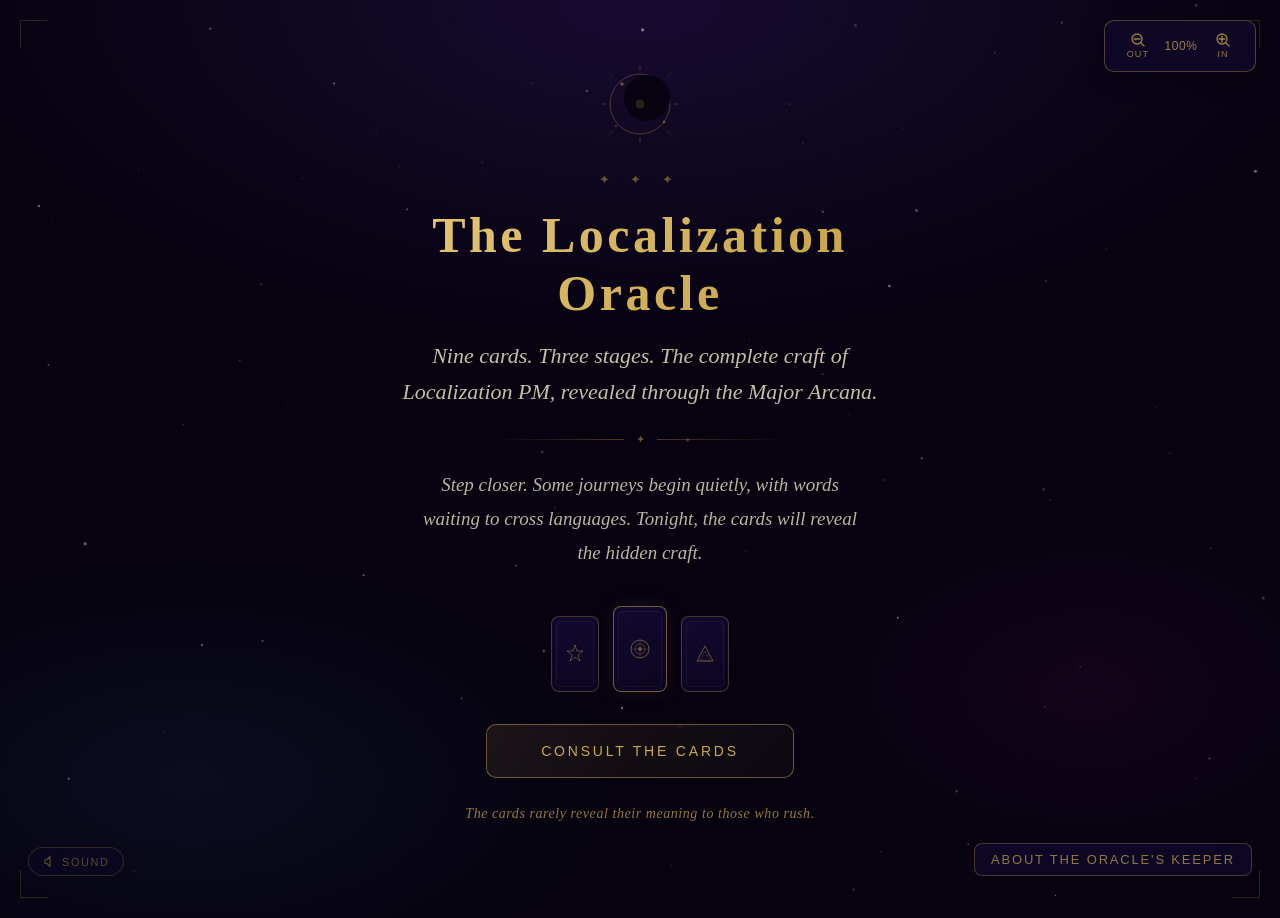
==== index.html @ f8fb561f "SEO optimization, hero section update, sitemap + robots.txt - Fix about.html hero: title → "Localiza" ====
<!DOCTYPE html>
<html lang="en">
<head>
<meta http-equiv="Content-Security-Policy" content="default-src 'self'; script-src 'self' 'unsafe-inline'; style-src 'self' 'unsafe-inline' https://fonts.googleapis.com; font-src https://fonts.gstatic.com; img-src 'self' data:; media-src 'self' https://cdn.pixabay.com; connect-src 'none';">
<meta charset="UTF-8">
<meta name="viewport" content="width=device-width, initial-scale=1.0">
<title>The Localization Oracle — Nine Cards Revealing the Craft of Localization PM</title>
<!-- Primary SEO -->
<meta name="description" content="An interactive tarot-inspired experience mapping nine Localization Project Management disciplines onto the Major Arcana. Built by Duygu Taş, Localization PM and linguist. Flip the cards. Complete the reading.">
<meta name="keywords" content="localization project management, localization PM portfolio, translation management, LQA, MTPE, TM leverage, vendor management, localization career, tarot localization, Duygu Taş">
<meta name="author" content="Duygu Taş">
<meta name="robots" content="index, follow">
<link rel="canonical" href="https://theoracleoflocalization.online/">
<!-- Open Graph -->
<meta property="og:type" content="website">
<meta property="og:url" content="https://theoracleoflocalization.online/">
<meta property="og:title" content="The Localization Oracle — Nine Cards. Three Stages. The Complete Craft.">
<meta property="og:description" content="Nine cards mapping the hidden craft of Localization PM onto the Major Arcana. An interactive portfolio by Duygu Taş — Localization PM, linguist, and builder of systems.">
<meta property="og:image" content="https://theoracleoflocalization.online/images/og-preview.jpg">
<meta property="og:image:width" content="1200">
<meta property="og:image:height" content="630">
<meta property="og:image:alt" content="The Localization Oracle — tarot-inspired localization PM portfolio">
<meta property="og:site_name" content="The Localization Oracle">
<meta property="og:locale" content="en_US">
<!-- Twitter Card -->
<meta name="twitter:card" content="summary_large_image">
<meta name="twitter:title" content="The Localization Oracle">
<meta name="twitter:description" content="Nine cards. Three stages. The complete craft of Localization PM — revealed through the Major Arcana.">
<meta name="twitter:image" content="https://theoracleoflocalization.online/images/og-preview.jpg">
<meta name="twitter:image:alt" content="The Localization Oracle portfolio">
<!-- LinkedIn specific -->
<meta property="og:image:secure_url" content="https://theoracleoflocalization.online/images/og-preview.jpg">
<!-- Structured Data — Person + WebSite -->
<script type="application/ld+json">
{
  "@context": "https://schema.org",
  "@graph": [
    {
      "@type": "WebSite",
      "@id": "https://theoracleoflocalization.online/#website",
      "url": "https://theoracleoflocalization.online/",
      "name": "The Localization Oracle",
      "description": "An interactive tarot-inspired portfolio mapping nine Localization PM disciplines onto the Major Arcana",
      "author": {
        "@type": "Person",
        "name": "Duygu Taş",
        "url": "https://theoracleoflocalization.online/about.html",
        "jobTitle": "Localization Project Manager",
        "knowsLanguage": ["Turkish", "English", "Chinese", "Korean", "Russian"],
        "sameAs": [
          "https://www.linkedin.com/in/duygu-ta%C5%9F-%E6%9D%9C%E4%BE%9D%E4%BE%9D/",
          "https://github.com/duyiyi05"
        ]
      }
    },
    {
      "@type": "WebPage",
      "@id": "https://theoracleoflocalization.online/#webpage",
      "url": "https://theoracleoflocalization.online/",
      "name": "The Localization Oracle",
      "isPartOf": { "@id": "https://theoracleoflocalization.online/#website" },
      "description": "Interactive tarot spread revealing nine localization PM disciplines"
    }
  ]
}
</script>
<link rel="preconnect" href="https://fonts.googleapis.com">
<link rel="preconnect" href="https://fonts.gstatic.com" crossorigin>
<link href="https://fonts.googleapis.com/css2?family=Cinzel+Decorative:wght@400;700&family=IM+Fell+English:ital@0;1&family=Raleway:wght@300;400;500;600&display=swap" rel="stylesheet">
<style>
:root {
  --deep:       #06020f;
  --surface:    #100828;
  --gold:       #c9a84c;
  --gold-lt:    #e8c97a;
  --gold-dim:   #7a6030;
  --gold-faint: rgba(201,168,76,0.12);
  --parch:      #f0e6cc;
  --parch-dim:  rgba(240,230,204,0.72);
  --mist:       #9b8fd4;
  --div:        rgba(201,168,76,0.18);
}

*, *::before, *::after { box-sizing: border-box; margin: 0; padding: 0; }

body {
  background: var(--deep);
  min-height: 100vh;
  font-family: 'Raleway', sans-serif;
  overflow-x: hidden;
}

/* ── Page wrapper ── */
.oracle-page {
  min-height: 100vh;
  display: flex;
  flex-direction: column;
  align-items: center;
  justify-content: center;
  padding: 4rem 2rem 4rem;
  text-align: center;
  position: relative;
  overflow: hidden;
}

/* Deep space radial glow */
.oracle-page::before {
  content: '';
  position: absolute;
  inset: 0;
  background:
    radial-gradient(ellipse 80% 55% at 50% 0%,  rgba(60,30,120,0.32) 0%, transparent 70%),
    radial-gradient(ellipse 55% 40% at 15% 85%, rgba(30,55,100,0.2)  0%, transparent 60%),
    radial-gradient(ellipse 40% 35% at 85% 75%, rgba(80,15,80,0.18)  0%, transparent 55%);
  pointer-events: none;
  z-index: 0;
}

/* Star canvas */
#starCanvas {
  position: fixed;
  inset: 0;
  z-index: 1;
  pointer-events: none;
}

/* Corner ornaments */
.corner {
  position: absolute;
  width: 28px;
  height: 28px;
  border-color: rgba(201,168,76,0.18);
  border-style: solid;
  border-width: 0;
  z-index: 2;
}
.corner.tl { top: 20px; left: 20px;  border-top-width: 1px;    border-left-width: 1px; }
.corner.tr { top: 20px; right: 20px; border-top-width: 1px;    border-right-width: 1px; }
.corner.bl { bottom: 20px; left: 20px;  border-bottom-width: 1px; border-left-width: 1px; }
.corner.br { bottom: 20px; right: 20px; border-bottom-width: 1px; border-right-width: 1px; }

/* Inner content column */
.inner {
  position: relative;
  z-index: 2;
  max-width: 580px;
  width: 100%;
  display: flex;
  flex-direction: column;
  align-items: center;
  gap: 0;
}

/* ── Moon ── */
.moon-svg { animation: moonSpin 60s linear infinite; }
@keyframes moonSpin { from { transform: rotate(0deg); } to { transform: rotate(360deg); } }

/* ── Ornament ── */
.orn {
  color: rgba(201,168,76,0.65);
  font-size: 13px;
  letter-spacing: 0.65em;
  opacity: 0.75;
}

/* ── Title shimmer ── */
.oracle-title {
  font-family: 'Cinzel Decorative', serif;
  font-size: clamp(30px, 6.5vw, 50px);
  letter-spacing: 0.07em;
  line-height: 1.15;
  background: linear-gradient(
    135deg,
    #e8c97a  0%,
    #c9a84c  28%,
    #f0e6cc  50%,
    #c9a84c  72%,
    #e8c97a  100%
  );
  background-size: 300% 100%;
  -webkit-background-clip: text;
  -webkit-text-fill-color: transparent;
  background-clip: text;
  animation: shimmerTitle 4s ease-in-out infinite;
}

@keyframes shimmerTitle {
  0%   { background-position: 100% 0; }
  50%  { background-position: 0%   0; }
  100% { background-position: 100% 0; }
}

/* ── Subtitle ── */
.oracle-sub {
  font-family: 'IM Fell English', serif;
  font-style: italic;
  font-size: clamp(17px, 2.5vw, 22px);
  color: rgba(240,230,204,0.82);
  line-height: 1.65;
  font-weight: 400;
}

/* ── Gold divider ── */
.gold-divider {
  width: 300px;
  max-width: 90%;
  height: 1px;
  background: linear-gradient(90deg, transparent, rgba(201,168,76,0.38), transparent);
  position: relative;
  display: flex;
  align-items: center;
  justify-content: center;
}
.gold-divider::after {
  content: '✦';
  position: absolute;
  font-size: 11px;
  color: rgba(201,168,76,0.5);
  background: var(--deep);
  padding: 0 12px;
}

/* ── Atmospheric paragraph ── */
.oracle-para {
  font-family: 'IM Fell English', serif;
  font-style: italic;
  font-size: clamp(16px, 2vw, 19px);
  color: rgba(240,230,204,0.78);
  line-height: 1.8;
  max-width: 440px;
  font-weight: 400;
}

/* ── Mini cards ── */
.mini-cards {
  display: flex;
  gap: 14px;
  justify-content: center;
  align-items: flex-end;
  height: 90px;
}

.mc {
  border-radius: 8px;
  border: 1px solid rgba(201,168,76,0.3);
  background: linear-gradient(160deg, #110830, #0c0520);
  display: flex;
  align-items: center;
  justify-content: center;
  position: relative;
  overflow: hidden;
  flex-shrink: 0;
}

.mc::before {
  content: '';
  position: absolute;
  inset: 4px;
  border: 1px solid rgba(201,168,76,0.08);
  border-radius: 5px;
  background:
    repeating-linear-gradient( 45deg, transparent, transparent 5px, rgba(201,168,76,0.018) 5px, rgba(201,168,76,0.018) 6px),
    repeating-linear-gradient(-45deg, transparent, transparent 5px, rgba(201,168,76,0.018) 5px, rgba(201,168,76,0.018) 6px);
}

.mc svg { position: relative; z-index: 1; }

.mc-l { width: 48px; height: 76px; animation: floatCard 3.5s ease-in-out infinite; }
.mc-c { width: 54px; height: 86px; border-color: rgba(201,168,76,0.52); box-shadow: 0 0 20px rgba(201,168,76,0.1); animation: floatCard 3.5s ease-in-out infinite; animation-delay: 0.5s; }
.mc-r { width: 48px; height: 76px; animation: floatCard 3.5s ease-in-out infinite; animation-delay: 1s; }

@keyframes floatCard {
  0%, 100% { transform: translateY(0); }
  50%       { transform: translateY(-8px); }
}

/* ── CTA button ── */
.cta-btn {
  display: inline-block;
  font-family: 'Raleway', sans-serif;
  font-size: 14px;
  font-weight: 500;
  letter-spacing: 0.2em;
  text-transform: uppercase;
  text-decoration: none;
  color: var(--gold);
  border: 1px solid rgba(201,168,76,0.48);
  border-radius: 10px;
  padding: 18px 54px;
  background: linear-gradient(135deg, rgba(201,168,76,0.1), rgba(201,168,76,0.04));
  position: relative;
  overflow: hidden;
  transition: background 0.3s, border-color 0.3s;
  animation: btnGlow 3s ease-in-out infinite;
}

@keyframes btnGlow {
  0%, 100% { box-shadow: 0 0 0 0 transparent; }
  50%       { box-shadow: 0 0 28px rgba(201,168,76,0.22), 0 0 0 1px rgba(201,168,76,0.1); }
}

.cta-btn::after {
  content: '';
  position: absolute;
  top: 0; left: -100%;
  width: 55%; height: 100%;
  background: linear-gradient(90deg, transparent, rgba(201,168,76,0.14), transparent);
  animation: btnSweep 4s ease-in-out infinite;
  animation-delay: 1s;
}

@keyframes btnSweep {
  0%, 100% { left: -100%; }
  50%       { left: 150%; }
}

.cta-btn:hover {
  background: rgba(201,168,76,0.15);
  border-color: rgba(201,168,76,0.75);
}

/* ── Whisper ── */
.whisper {
  font-family: 'IM Fell English', serif;
  font-style: italic;
  font-size: 14px;
  color: rgba(201,168,76,0.72);
  letter-spacing: 0.04em;
  font-weight: 400;
}

/* ── About corner link ── */
.about-corner-link {
  position: fixed;
  bottom: 1.5rem;
  right: 1.75rem;
  font-family: 'Raleway', sans-serif;
  font-size: 13px;
  font-weight: 500;
  letter-spacing: 0.14em;
  text-transform: uppercase;
  color: rgba(201,168,76,0.7);
  text-decoration: none;
  transition: color 0.2s, background 0.2s;
  z-index: 10;
  background: rgba(16,8,40,0.85);
  border: 1px solid rgba(201,168,76,0.3);
  border-radius: 8px;
  padding: 8px 16px;
}
.about-corner-link:hover {
  color: var(--gold);
  border-color: rgba(201,168,76,0.6);
  background: rgba(16,8,40,0.95);
}

/* ── Responsive ── */
@media (max-width: 500px) {
  .oracle-title  { letter-spacing: 0.04em; }
  .mini-cards    { gap: 10px; }
  .mc-l, .mc-r   { width: 40px; height: 64px; }
  .mc-c          { width: 46px; height: 74px; }
  .gold-divider  { width: 220px; }
  .oracle-sub    { font-size: 15px; }
  .oracle-para   { font-size: 15px; }
}

/* ── Zoom controls bar ── */
.controls-bar {
  position: fixed;
  top: 1.25rem;
  right: 1.5rem;
  z-index: 50;
  display: flex;
  align-items: center;
  gap: 4px;
  background: rgba(16,8,40,0.92);
  border: 1px solid rgba(201,168,76,0.35);
  border-radius: 10px;
  padding: 8px 14px;
  backdrop-filter: blur(8px);
  box-shadow: 0 4px 20px rgba(0,0,0,0.5);
}
.ctrl-btn {
  display: flex;
  flex-direction: column;
  align-items: center;
  gap: 3px;
  background: transparent;
  border: none;
  color: rgba(201,168,76,0.75);
  cursor: pointer;
  padding: 4px 8px;
  border-radius: 6px;
  transition: color 0.2s, background 0.2s;
  min-width: 36px;
}
.ctrl-btn:hover { color: #c9a84c; background: rgba(201,168,76,0.1); }
.ctrl-label {
  font-family: 'Raleway', sans-serif;
  font-size: 9px;
  letter-spacing: 0.12em;
  text-transform: uppercase;
  line-height: 1;
  color: rgba(201,168,76,0.72);
  font-weight: 500;
}
.ctrl-zoom-level {
  font-family: 'Raleway', sans-serif;
  font-size: 12px;
  color: rgba(201,168,76,0.75);
  min-width: 40px;
  text-align: center;
  letter-spacing: 0.05em;
  font-weight: 500;
}
@media (max-width: 500px) {
  .ctrl-label { display: none; }
  .controls-bar { padding: 6px 10px; gap: 2px; }
  .ctrl-btn { min-width: 28px; padding: 4px 5px; }
}

/* ── Sound pill ── */
.sound-pill {
  position: fixed;
  bottom: 1.5rem;
  left: 1.75rem;
  z-index: 200;
  display: flex;
  align-items: center;
  gap: 6px;
  background: rgba(16,8,40,0.92);
  border: 1px solid rgba(201,168,76,0.35);
  border-radius: 20px;
  padding: 7px 14px;
  color: rgba(201,168,76,0.75);
  font-family: 'Raleway', sans-serif;
  font-size: 11px;
  letter-spacing: 0.14em;
  text-transform: uppercase;
  font-weight: 500;
  cursor: pointer;
  backdrop-filter: blur(8px);
  transition: color 0.2s, border-color 0.2s;
}
.sound-pill:hover { color: var(--gold); border-color: rgba(201,168,76,0.6); }
.sound-pill.muted { opacity: 0.55; }
</style>
</head>
<body>

<div class="oracle-page">
  <canvas id="starCanvas"></canvas>

  <div class="corner tl"></div>
  <div class="corner tr"></div>
  <div class="corner bl"></div>
  <div class="corner br"></div>

  <div class="inner">

    <!-- 1. Moon SVG -->
    <div style="margin-bottom:1.5rem;">
      <svg class="moon-svg" width="80" height="80" viewBox="0 0 80 80" fill="none">
        <circle cx="40" cy="40" r="30" stroke="#c9a84c" stroke-width="0.8" opacity="0.38"/>
        <circle cx="47" cy="34" r="23" fill="#06020f"/>
        <circle cx="40" cy="40" r="4.5" fill="rgba(201,168,76,0.18)"/>
        <!-- cardinal rays -->
        <line x1="40" y1="7"  x2="40" y2="2"  stroke="#c9a84c" stroke-width="0.7" opacity="0.35"/>
        <line x1="40" y1="73" x2="40" y2="78" stroke="#c9a84c" stroke-width="0.7" opacity="0.35"/>
        <line x1="7"  y1="40" x2="2"  y2="40" stroke="#c9a84c" stroke-width="0.7" opacity="0.35"/>
        <line x1="73" y1="40" x2="78" y2="40" stroke="#c9a84c" stroke-width="0.7" opacity="0.35"/>
        <!-- diagonal rays -->
        <line x1="13" y1="13" x2="9"  y2="9"  stroke="#c9a84c" stroke-width="0.7" opacity="0.22"/>
        <line x1="67" y1="13" x2="71" y2="9"  stroke="#c9a84c" stroke-width="0.7" opacity="0.22"/>
        <line x1="13" y1="67" x2="9"  y2="71" stroke="#c9a84c" stroke-width="0.7" opacity="0.22"/>
        <line x1="67" y1="67" x2="71" y2="71" stroke="#c9a84c" stroke-width="0.7" opacity="0.22"/>
        <!-- tiny stars -->
        <circle cx="22" cy="20" r="1.8" fill="#c9a84c" opacity="0.45"/>
        <circle cx="64" cy="58" r="1.4" fill="#c9a84c" opacity="0.38"/>
        <circle cx="16" cy="62" r="1.1" fill="#c9a84c" opacity="0.32"/>
      </svg>
    </div>

    <!-- 2. Ornament -->
    <div class="orn" style="margin-bottom:1.25rem;">✦ ✦ ✦</div>

    <!-- 3. Title -->
    <h1 class="oracle-title" style="margin-bottom:1rem;">The Localization Oracle</h1>

    <!-- 4. Subtitle -->
    <p class="oracle-sub" style="margin-bottom:1.75rem;">
      Nine cards. Three stages. The complete craft of<br>Localization PM, revealed through the Major Arcana.
    </p>

    <!-- 5. Gold divider -->
    <div class="gold-divider" style="margin-bottom:1.75rem;"></div>

    <!-- 6. Atmospheric paragraph -->
    <p class="oracle-para" style="margin-bottom:2rem;">
      Step closer. Some journeys begin quietly, with words waiting to cross languages. Tonight, the cards will reveal the hidden craft.
    </p>

    <!-- 7. Three floating mini cards -->
    <div class="mini-cards" style="margin-bottom:2rem;">

      <div class="mc mc-l">
        <svg viewBox="0 0 20 20" fill="none" width="20" height="20">
          <polygon points="10,1 12,7 18,7 13,11 15,17 10,13 5,17 7,11 2,7 8,7"
                   stroke="#c9a84c" stroke-width="0.8" opacity="0.5"/>
        </svg>
      </div>

      <div class="mc mc-c">
        <svg viewBox="0 0 24 24" fill="none" width="24" height="24">
          <circle cx="12" cy="12" r="9"  stroke="#c9a84c" stroke-width="0.9" opacity="0.55"/>
          <circle cx="12" cy="12" r="5"  stroke="#c9a84c" stroke-width="0.8" opacity="0.4"/>
          <line x1="12" y1="3" x2="12" y2="21" stroke="#c9a84c" stroke-width="0.6" opacity="0.3"/>
          <line x1="3" y1="12" x2="21" y2="12" stroke="#c9a84c" stroke-width="0.6" opacity="0.3"/>
          <circle cx="12" cy="12" r="2" fill="#c9a84c" opacity="0.4"/>
        </svg>
      </div>

      <div class="mc mc-r">
        <svg viewBox="0 0 20 20" fill="none" width="20" height="20">
          <path d="M10 2L18 17H2Z" stroke="#c9a84c" stroke-width="0.9" opacity="0.5"/>
          <path d="M10 7L15 17H5Z" stroke="#c9a84c" stroke-width="0.7" opacity="0.28"/>
        </svg>
      </div>

    </div>

    <!-- 8. CTA button -->
    <div style="margin-bottom:1.5rem;">
      <a href="spread.html" class="cta-btn">Consult the Cards</a>
    </div>

    <!-- 9. Whisper text -->
    <p class="whisper" style="margin-bottom:2rem;">The cards rarely reveal their meaning to those who rush.</p>


  </div>

  <!-- 11. About link -->
  <a href="about.html" class="about-corner-link">About the Oracle's Keeper</a>

</div><!-- /.oracle-page -->

<audio id="bgAudio" src="sounds/ambient.mp3" loop preload="auto"></audio>

<!-- Sound pill -->
<button class="sound-pill muted" id="soundPill" aria-label="Toggle ambient sound">
  <svg width="13" height="13" viewBox="0 0 13 13" fill="none" id="soundIcon">
    <path d="M2 4.5h2l3-3v10l-3-3H2V4.5z" stroke="currentColor" stroke-width="1.2" fill="none" stroke-linejoin="round"/>
    <path d="M9 4a3.5 3.5 0 010 5" stroke="currentColor" stroke-width="1.2" stroke-linecap="round" id="soundWave"/>
  </svg>
  <span id="soundLabel">Sound</span>
</button>

<!-- Zoom controls -->
<div class="controls-bar" id="controlsBar">
  <button class="ctrl-btn" onclick="adjustZoom(-0.1)" title="Zoom out">
    <svg width="14" height="14" viewBox="0 0 14 14" fill="none">
      <circle cx="6" cy="6" r="5" stroke="currentColor" stroke-width="1.3"/>
      <line x1="3" y1="6" x2="9" y2="6" stroke="currentColor" stroke-width="1.3" stroke-linecap="round"/>
      <line x1="10" y1="10" x2="13" y2="13" stroke="currentColor" stroke-width="1.3" stroke-linecap="round"/>
    </svg>
    <span class="ctrl-label">Out</span>
  </button>
  <span class="ctrl-zoom-level" id="zoomLevel">100%</span>
  <button class="ctrl-btn" onclick="adjustZoom(0.1)" title="Zoom in">
    <svg width="14" height="14" viewBox="0 0 14 14" fill="none">
      <circle cx="6" cy="6" r="5" stroke="currentColor" stroke-width="1.3"/>
      <line x1="6" y1="3" x2="6" y2="9" stroke="currentColor" stroke-width="1.3" stroke-linecap="round"/>
      <line x1="3" y1="6" x2="9" y2="6" stroke="currentColor" stroke-width="1.3" stroke-linecap="round"/>
      <line x1="10" y1="10" x2="13" y2="13" stroke="currentColor" stroke-width="1.3" stroke-linecap="round"/>
    </svg>
    <span class="ctrl-label">In</span>
  </button>
</div>

<!-- Star canvas JS -->
<script>
const cv = document.getElementById('starCanvas');
const cx = cv.getContext('2d');
let W, H, stars = [];

function initStars() {
  W = cv.width  = window.innerWidth;
  H = cv.height = window.innerHeight;
  stars = Array.from({ length: 180 }, () => ({
    x:  Math.random() * W,
    y:  Math.random() * H,
    r:  Math.random() * 1.5 + 0.15,
    o:  Math.random() * 0.55 + 0.07,
    sp: Math.random() * 0.1  + 0.015,
    tw: Math.random() * Math.PI * 2,
    g:  Math.random() < 0.07
  }));
}

function drawStars(t) {
  cx.clearRect(0, 0, W, H);
  stars.forEach(s => {
    const f = 0.4 + 0.6 * Math.sin(t * 0.0009 + s.tw);
    cx.beginPath();
    cx.arc(s.x, s.y, s.r, 0, Math.PI * 2);
    cx.fillStyle = s.g
      ? `rgba(201,168,76,${s.o * f * 0.7})`
      : `rgba(232,218,195,${s.o * f})`;
    cx.fill();
    s.y -= s.sp;
    if (s.y < -2) { s.y = H + 2; s.x = Math.random() * W; }
  });
  requestAnimationFrame(drawStars);
}

window.addEventListener('resize', initStars);
initStars();
requestAnimationFrame(drawStars);
</script>

<!-- Stardust cursor -->
<canvas id="dustCanvas" style="position:fixed;inset:0;z-index:9999;pointer-events:none;"></canvas>
<script>
(function(){
  if (window.matchMedia('(hover:none)').matches) return;
  const cv = document.getElementById('dustCanvas');
  const cx = cv.getContext('2d');
  let W, H, particles = [];
  function resize() { W = cv.width = window.innerWidth; H = cv.height = window.innerHeight; }
  resize();
  window.addEventListener('resize', resize);
  document.addEventListener('mousemove', e => {
    for (let i = 0; i < 3; i++) {
      particles.push({
        x: e.clientX + (Math.random()-0.5)*6,
        y: e.clientY + (Math.random()-0.5)*6,
        vx: (Math.random()-0.5)*1.2,
        vy: -(Math.random()*1.6+0.4),
        life: 1.0,
        decay: Math.random()*0.018+0.012,
        r: Math.random()*2.2+0.4,
        gold: Math.random() < 0.55
      });
    }
  });
  function draw() {
    cx.clearRect(0, 0, W, H);
    for (let i = particles.length-1; i >= 0; i--) {
      const p = particles[i];
      p.x += p.vx; p.y += p.vy; p.vy -= 0.015; p.life -= p.decay;
      if (p.life <= 0) { particles.splice(i, 1); continue; }
      cx.beginPath(); cx.arc(p.x, p.y, p.r*p.life, 0, Math.PI*2);
      cx.fillStyle = p.gold
        ? `rgba(201,168,76,${p.life*0.85})`
        : `rgba(240,228,200,${p.life*0.55})`;
      cx.fill();
    }
    requestAnimationFrame(draw);
  }
  draw();
})();
</script>

<script>
/* ── Sound ── */
(function(){
  const audio = document.getElementById('bgAudio');
  const pill  = document.getElementById('soundPill');
  const wave  = document.getElementById('soundWave');
  let enabled = localStorage.getItem('oracleSoundEnabled') === 'true';

  function apply(save){
    if(save) localStorage.setItem('oracleSoundEnabled', enabled);
    if(enabled){
      audio.volume = 0;
      audio.play().catch(()=>{});
      let v = 0;
      const ramp = setInterval(()=>{ v = Math.min(0.35, v+0.02); audio.volume = v; if(v>=0.35) clearInterval(ramp); }, 80);
      pill.classList.remove('muted');
      wave.style.display = '';
    } else {
      let v = audio.volume;
      const fade = setInterval(()=>{ v = Math.max(0, v-0.04); audio.volume = v; if(v<=0){ audio.pause(); clearInterval(fade); } }, 80);
      pill.classList.add('muted');
      wave.style.display = 'none';
    }
  }

  pill.addEventListener('click', ()=>{ enabled = !enabled; apply(true); });
  document.addEventListener('DOMContentLoaded', ()=>{ apply(false); });
})();

/* ── Zoom Controls ── */
let currentZoom = parseFloat(localStorage.getItem('oracleZoom') || '1.0');

function applyZoom() {
  const inner = document.querySelector('.inner');
  if (inner) {
    inner.style.transform = `scale(${currentZoom})`;
    inner.style.transformOrigin = 'top center';
  }
  document.getElementById('zoomLevel').textContent = Math.round(currentZoom * 100) + '%';
}

function adjustZoom(delta) {
  currentZoom = Math.min(1.3, Math.max(0.7, Math.round((currentZoom + delta) * 10) / 10));
  localStorage.setItem('oracleZoom', currentZoom.toString());
  applyZoom();
}

document.addEventListener('DOMContentLoaded', () => { setTimeout(applyZoom, 100); });
</script>

</body>
</html>
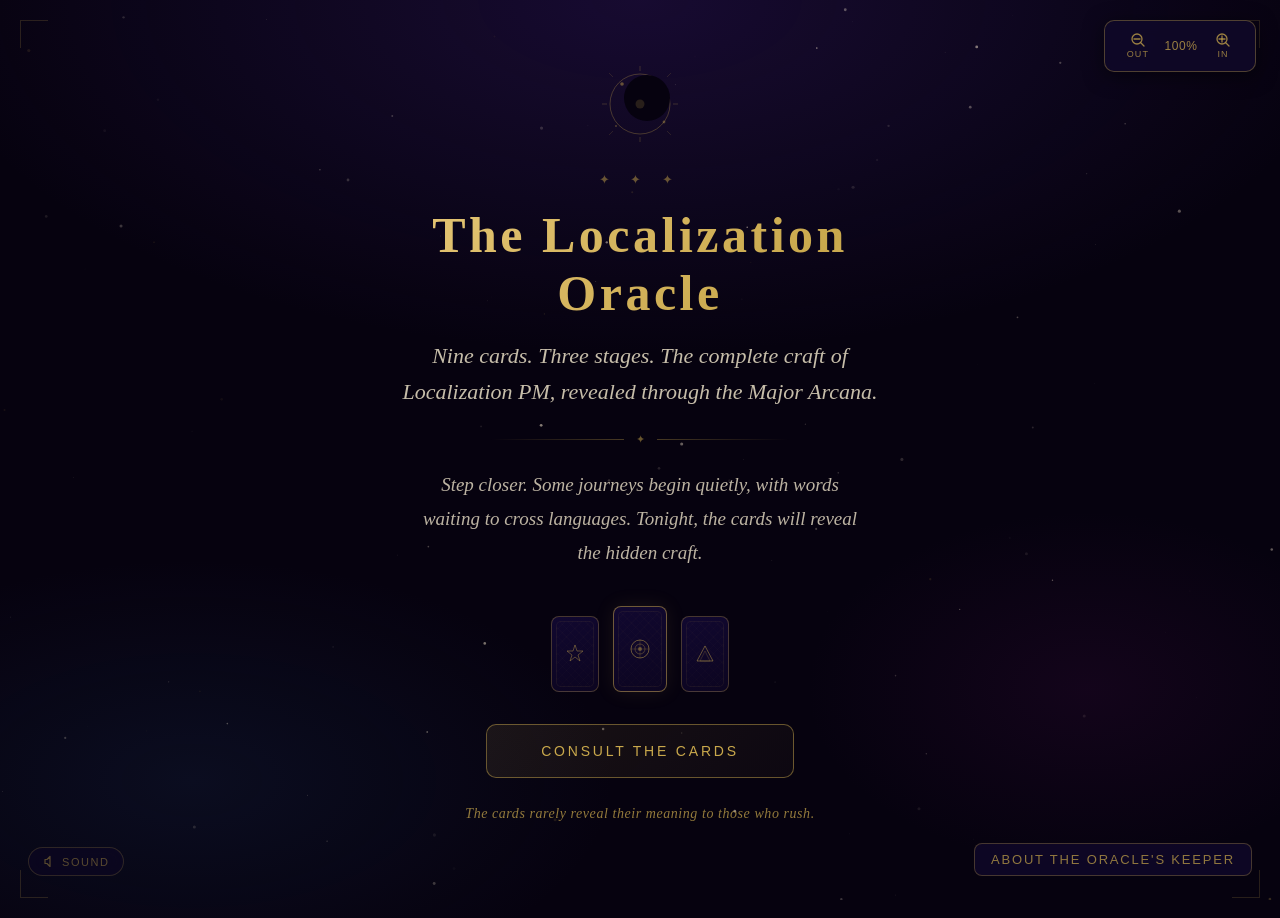
==== commit 4a11fcdb: "Fix mobile layout: sound pill, about link, zoom controls, cmd-close - index.html: @media 640px moves" ====
--- a/index.html
+++ b/index.html
@@ -414,10 +414,44 @@
   letter-spacing: 0.05em;
   font-weight: 500;
 }
-@media (max-width: 500px) {
+@media (max-width: 640px) {
+  .controls-bar {
+    top: 0.75rem;
+    right: auto;
+    left: 0.75rem;
+    padding: 6px 10px;
+    gap: 2px;
+  }
   .ctrl-label { display: none; }
-  .controls-bar { padding: 6px 10px; gap: 2px; }
   .ctrl-btn { min-width: 28px; padding: 4px 5px; }
+  .ctrl-zoom-level { font-size: 11px; min-width: 32px; }
+  .sound-pill {
+    bottom: 1rem;
+    left: 1rem;
+    padding: 8px 12px;
+    font-size: 10px;
+    gap: 6px;
+  }
+  .about-corner-link {
+    bottom: 1rem;
+    right: 1rem;
+    padding: 7px 12px;
+    font-size: 10px;
+    letter-spacing: 0.08em;
+  }
+}
+@media (max-width: 480px) {
+  .about-corner-link .link-text { display: none; }
+  .about-corner-link::before { content: '✦'; }
+  .about-corner-link {
+    width: 36px;
+    height: 36px;
+    border-radius: 50%;
+    display: flex;
+    align-items: center;
+    justify-content: center;
+    padding: 0;
+  }
 }
 
 /* ── Sound pill ── */
@@ -542,7 +576,7 @@
   </div>
 
   <!-- 11. About link -->
-  <a href="about.html" class="about-corner-link">About the Oracle's Keeper</a>
+  <a href="about.html" class="about-corner-link"><span class="link-text">About the Oracle's Keeper</span></a>
 
 </div><!-- /.oracle-page -->
 
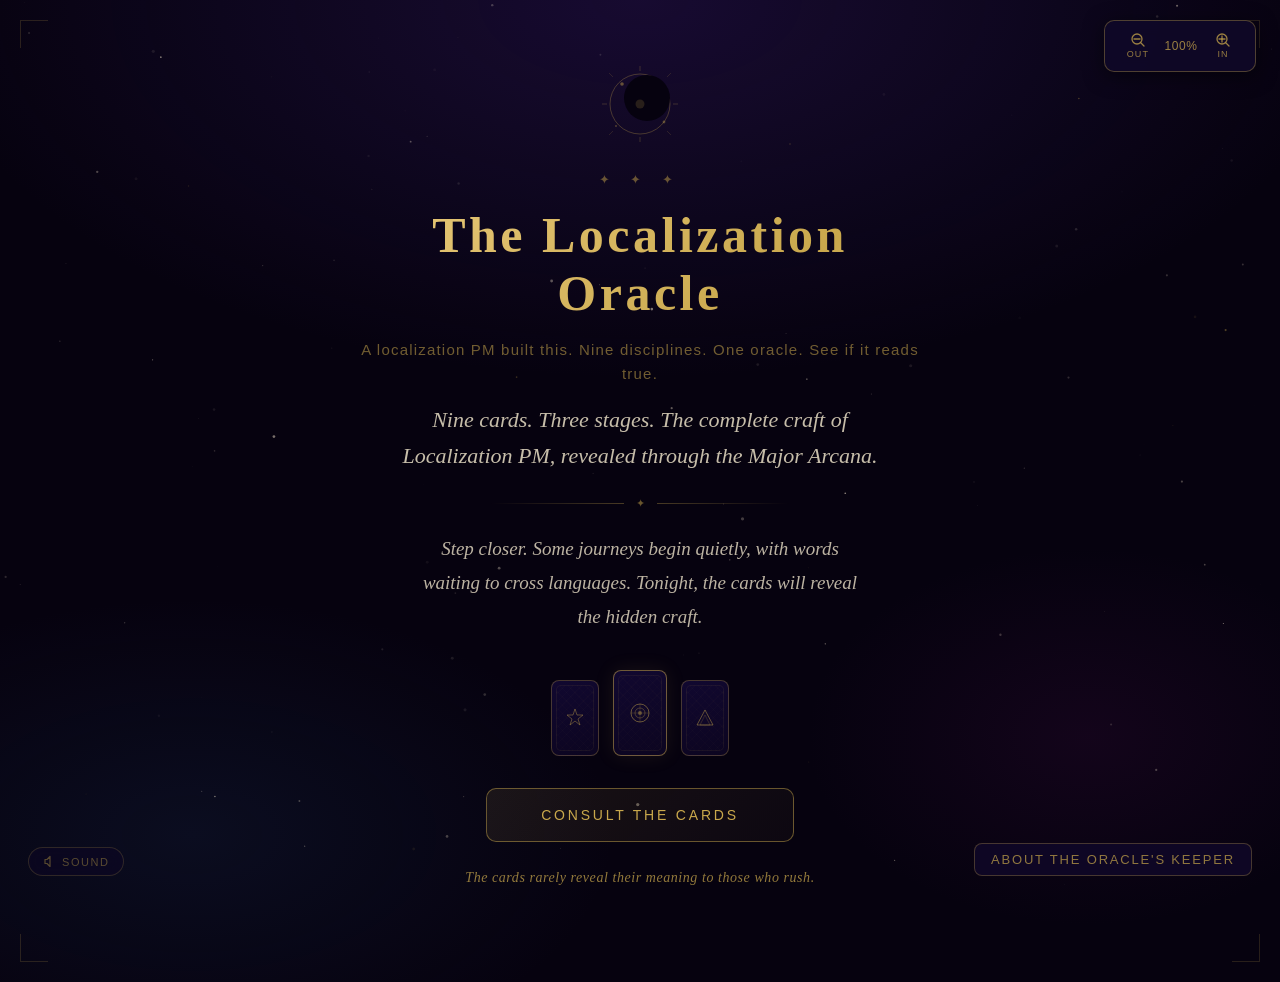
==== commit c1c9fa8e: "Add landing hook paragraph between title and subtitle Insert .landing-hook <p> above .oracle-sub in " ====
--- a/index.html
+++ b/index.html
@@ -200,6 +200,18 @@
   font-weight: 400;
 }
 
+/* ── Landing hook ── */
+.landing-hook {
+  font-family: 'Raleway', sans-serif;
+  font-size: clamp(13px, 1.6vw, 15px);
+  font-weight: 400;
+  color: rgba(201,168,76,0.55);
+  letter-spacing: 0.08em;
+  text-align: center;
+  margin-bottom: 1rem;
+  line-height: 1.6;
+}
+
 /* ── Gold divider ── */
 .gold-divider {
   width: 300px;
@@ -522,7 +534,13 @@
     <!-- 3. Title -->
     <h1 class="oracle-title" style="margin-bottom:1rem;">The Localization Oracle</h1>
 
-    <!-- 4. Subtitle -->
+    <!-- 4. Hook -->
+    <p class="landing-hook">
+      A localization PM built this. Nine disciplines.
+      One oracle. See if it reads true.
+    </p>
+
+    <!-- 5. Subtitle -->
     <p class="oracle-sub" style="margin-bottom:1.75rem;">
       Nine cards. Three stages. The complete craft of<br>Localization PM, revealed through the Major Arcana.
     </p>
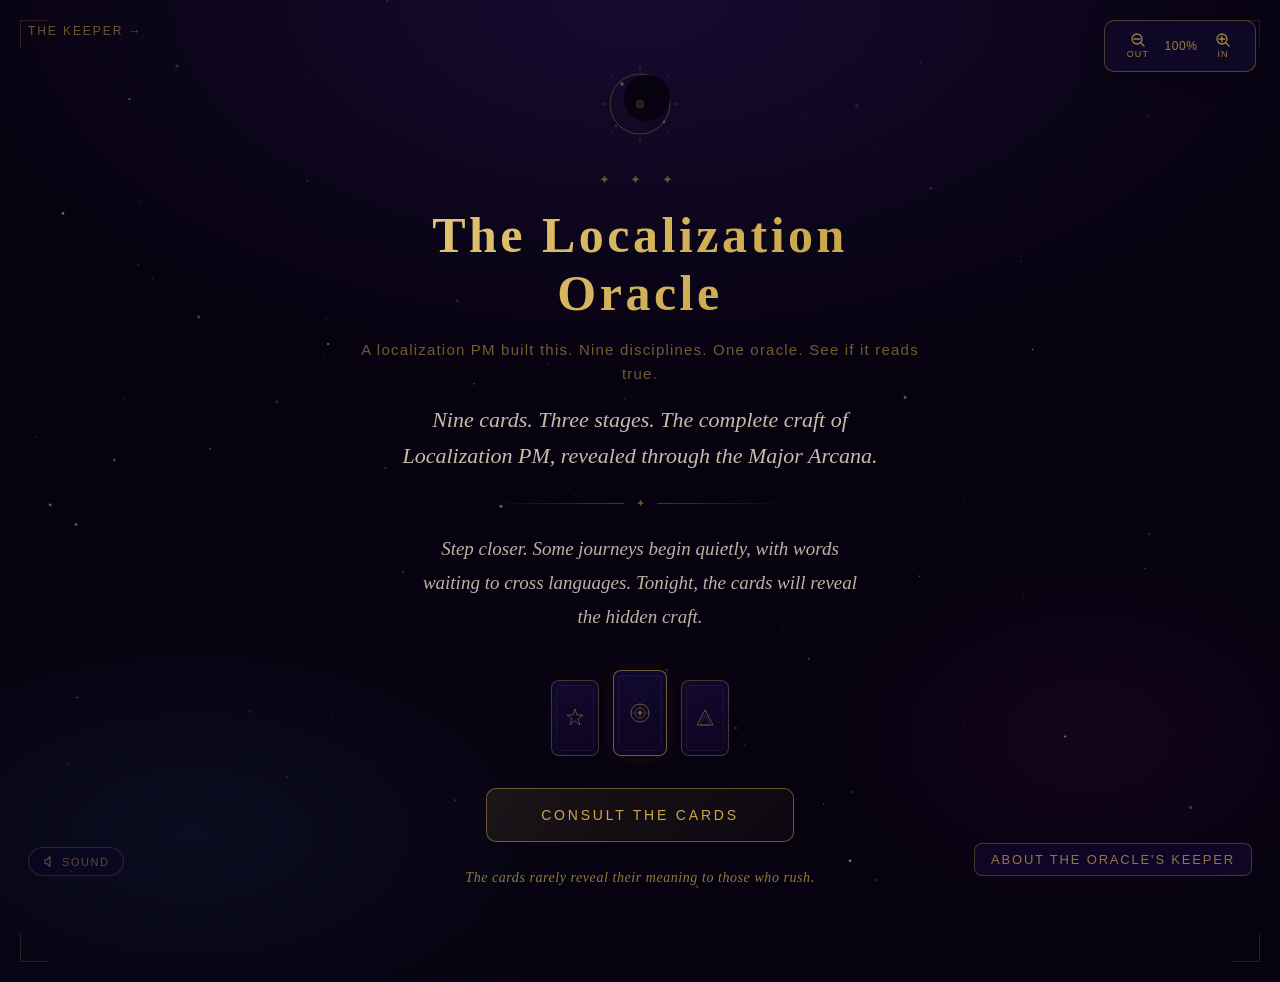
==== commit d02945c8: "Add .keeper-link top-left about link to index.html New fixed top-left link "The Keeper →" alongside " ====
--- a/index.html
+++ b/index.html
@@ -366,6 +366,32 @@
   background: rgba(16,8,40,0.95);
 }
 
+/* ── Keeper link (top-left) ── */
+.keeper-link {
+  position: fixed;
+  top: 1.5rem;
+  left: 1.75rem;
+  z-index: 10;
+  font-family: 'Raleway', sans-serif;
+  font-size: 12px;
+  font-weight: 500;
+  letter-spacing: 0.16em;
+  text-transform: uppercase;
+  color: rgba(201,168,76,0.5);
+  text-decoration: none;
+  transition: color 0.2s;
+}
+.keeper-link:hover {
+  color: rgba(201,168,76,0.85);
+}
+@media (max-width: 500px) {
+  .keeper-link {
+    top: 1rem;
+    left: 1rem;
+    font-size: 11px;
+  }
+}
+
 /* ── Responsive ── */
 @media (max-width: 500px) {
   .oracle-title  { letter-spacing: 0.04em; }
@@ -593,7 +619,8 @@
 
   </div>
 
-  <!-- 11. About link -->
+  <!-- 11. About links -->
+  <a href="about.html" class="keeper-link">The Keeper →</a>
   <a href="about.html" class="about-corner-link"><span class="link-text">About the Oracle's Keeper</span></a>
 
 </div><!-- /.oracle-page -->
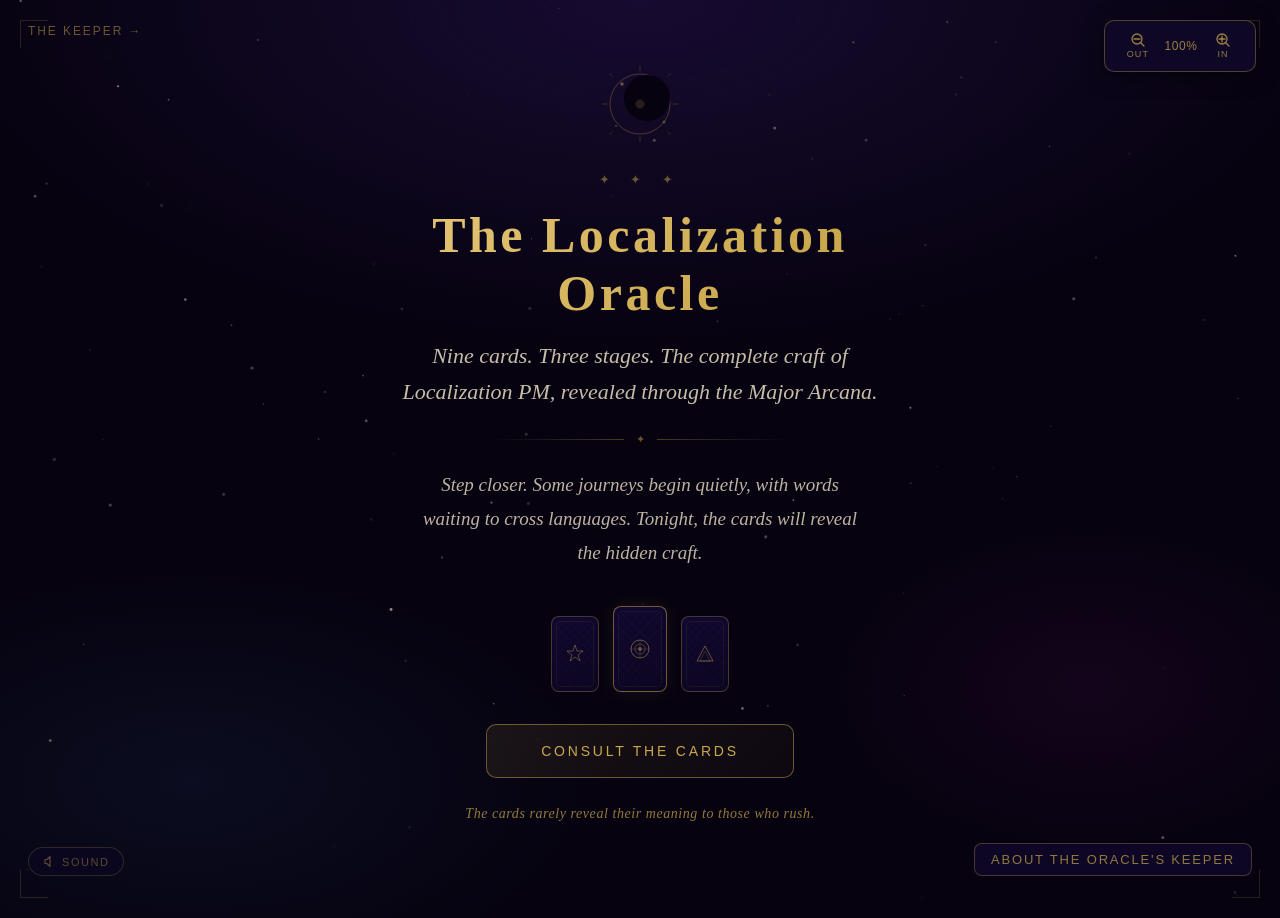
==== commit 9347c877: "Remove .landing-hook paragraph from index.html https://claude.ai/code/session_01T5Hv4LQC5U9QjxLxgj92" ====
--- a/index.html
+++ b/index.html
@@ -200,18 +200,6 @@
   font-weight: 400;
 }
 
-/* ── Landing hook ── */
-.landing-hook {
-  font-family: 'Raleway', sans-serif;
-  font-size: clamp(13px, 1.6vw, 15px);
-  font-weight: 400;
-  color: rgba(201,168,76,0.55);
-  letter-spacing: 0.08em;
-  text-align: center;
-  margin-bottom: 1rem;
-  line-height: 1.6;
-}
-
 /* ── Gold divider ── */
 .gold-divider {
   width: 300px;
@@ -560,13 +548,7 @@
     <!-- 3. Title -->
     <h1 class="oracle-title" style="margin-bottom:1rem;">The Localization Oracle</h1>
 
-    <!-- 4. Hook -->
-    <p class="landing-hook">
-      A localization PM built this. Nine disciplines.
-      One oracle. See if it reads true.
-    </p>
-
-    <!-- 5. Subtitle -->
+    <!-- 4. Subtitle -->
     <p class="oracle-sub" style="margin-bottom:1.75rem;">
       Nine cards. Three stages. The complete craft of<br>Localization PM, revealed through the Major Arcana.
     </p>
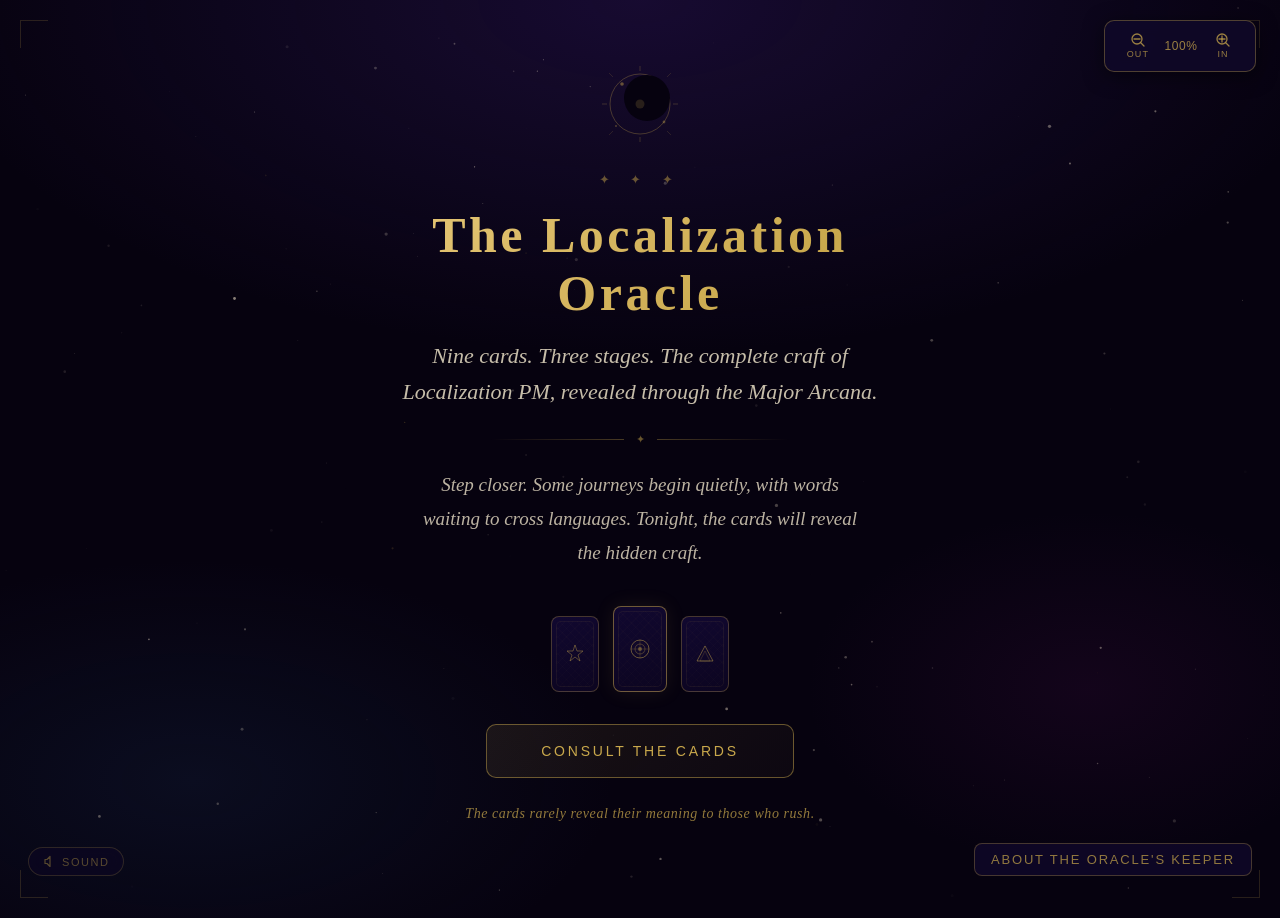
==== commit 2e953874: "Remove "The Keeper" link from opening page left side https://claude.ai/code/session_01T5Hv4LQC5U9Qjx" ====
--- a/index.html
+++ b/index.html
@@ -602,8 +602,7 @@
   </div>
 
   <!-- 11. About links -->
-  <a href="about.html" class="keeper-link">The Keeper →</a>
-  <a href="about.html" class="about-corner-link"><span class="link-text">About the Oracle's Keeper</span></a>
+<a href="about.html" class="about-corner-link"><span class="link-text">About the Oracle's Keeper</span></a>
 
 </div><!-- /.oracle-page -->
 
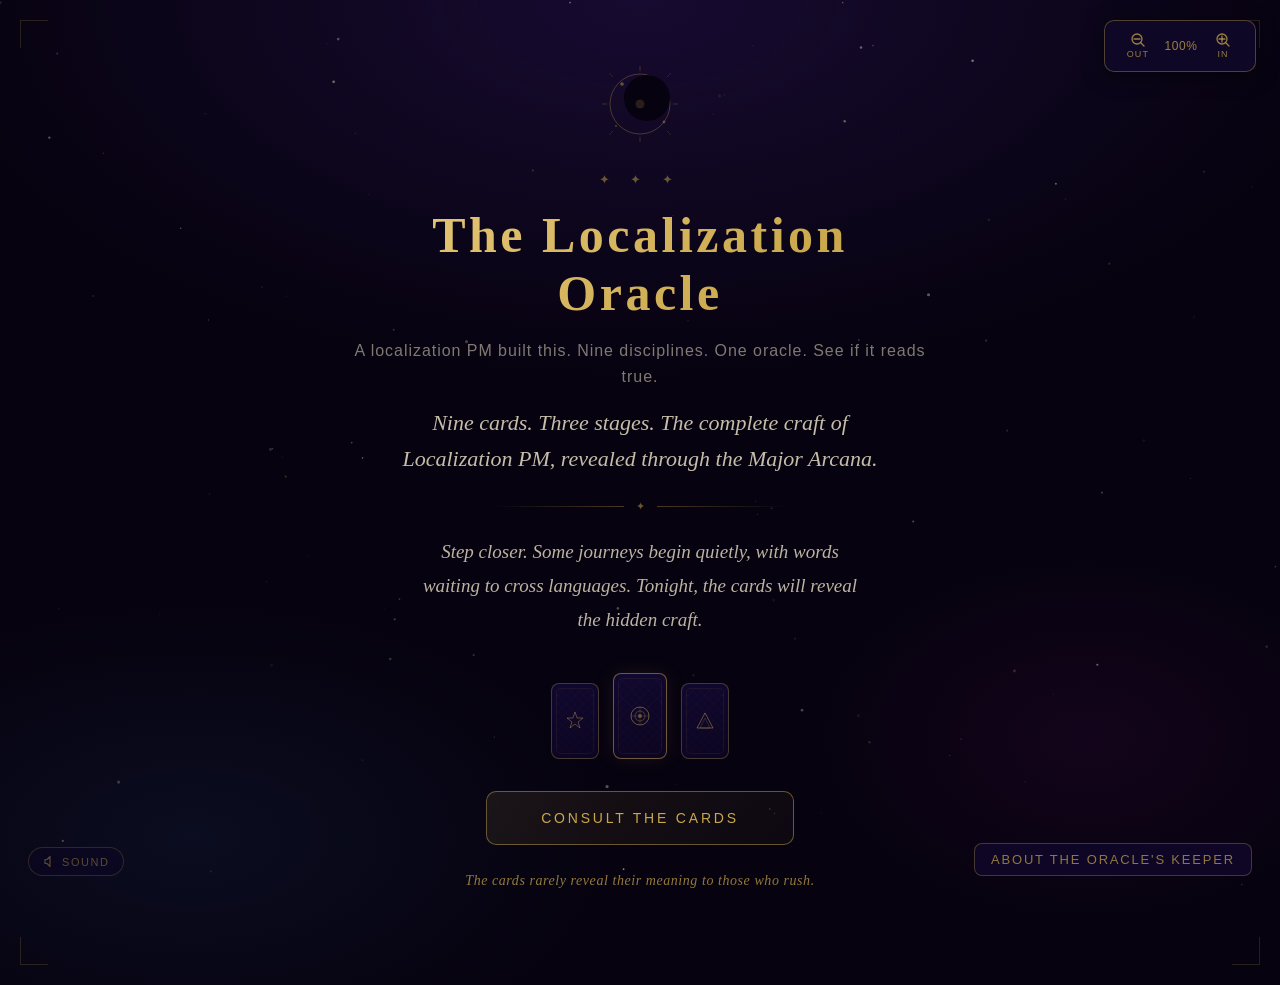
==== commit f8b6c23f: "Add hero-hook line above oracle subtitle in index.html Inserts a short, direct hook paragraph above " ====
--- a/index.html
+++ b/index.html
@@ -191,6 +191,15 @@
 }
 
 /* ── Subtitle ── */
+.hero-hook {
+  font-family: 'Raleway', sans-serif;
+  font-size: clamp(13px, 1.8vw, 16px);
+  font-weight: 400;
+  color: rgba(240,230,204,0.52);
+  letter-spacing: 0.06em;
+  margin-bottom: 1rem;
+  line-height: 1.6;
+}
 .oracle-sub {
   font-family: 'IM Fell English', serif;
   font-style: italic;
@@ -548,7 +557,10 @@
     <!-- 3. Title -->
     <h1 class="oracle-title" style="margin-bottom:1rem;">The Localization Oracle</h1>
 
-    <!-- 4. Subtitle -->
+    <!-- 4. Hook line -->
+    <p class="hero-hook">A localization PM built this. Nine disciplines. One oracle. See if it reads true.</p>
+
+    <!-- 5. Subtitle -->
     <p class="oracle-sub" style="margin-bottom:1.75rem;">
       Nine cards. Three stages. The complete craft of<br>Localization PM, revealed through the Major Arcana.
     </p>
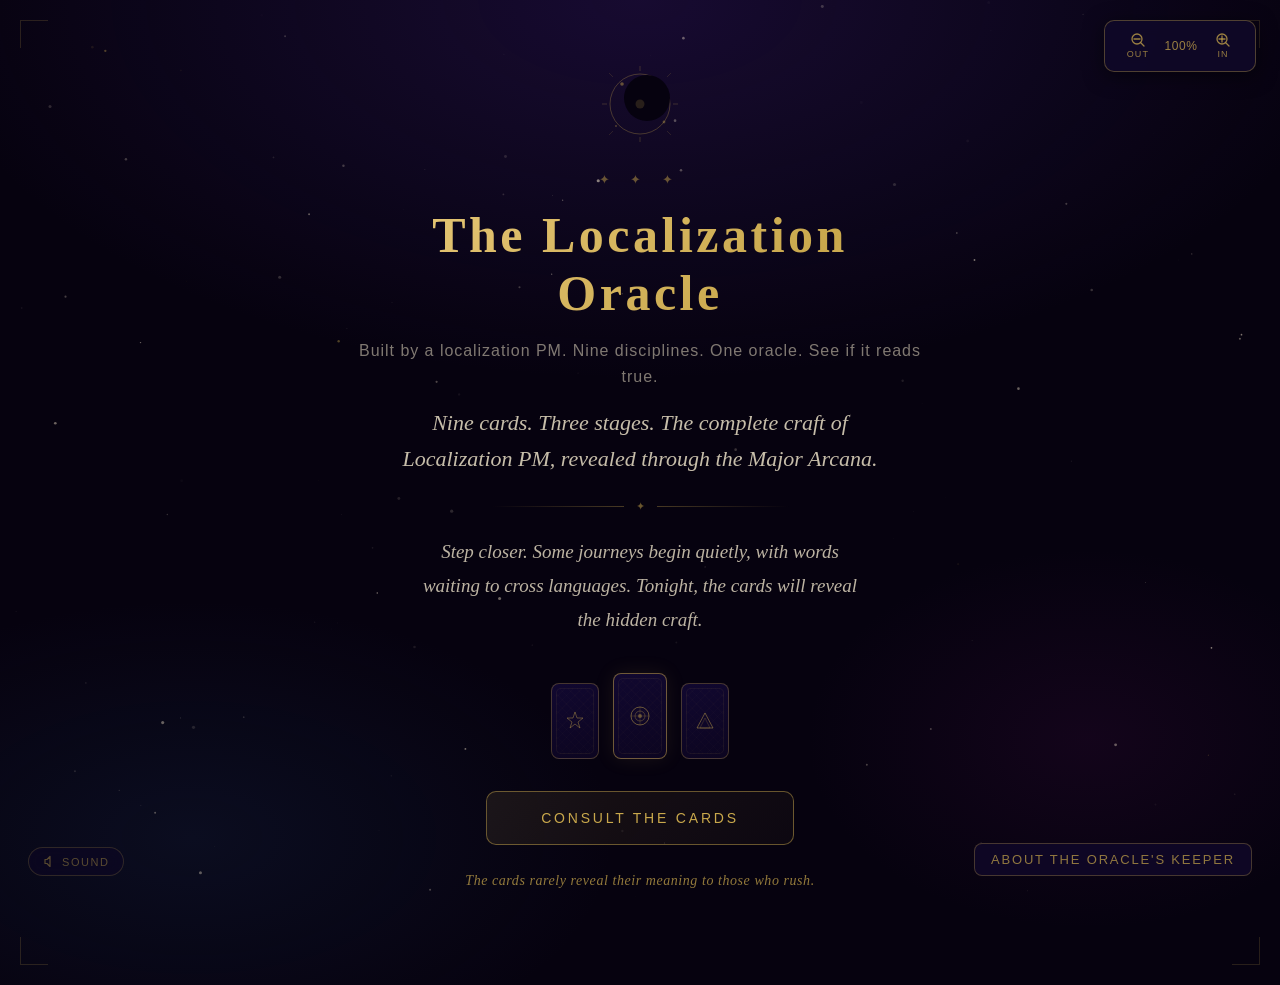
==== commit c9e12223: "Reword hero hook: 'Built by a localization PM' https://claude.ai/code/session_012f4XufskSNXmVjg6TNYF" ====
--- a/index.html
+++ b/index.html
@@ -558,7 +558,7 @@
     <h1 class="oracle-title" style="margin-bottom:1rem;">The Localization Oracle</h1>
 
     <!-- 4. Hook line -->
-    <p class="hero-hook">A localization PM built this. Nine disciplines. One oracle. See if it reads true.</p>
+    <p class="hero-hook">Built by a localization PM. Nine disciplines. One oracle. See if it reads true.</p>
 
     <!-- 5. Subtitle -->
     <p class="oracle-sub" style="margin-bottom:1.75rem;">
